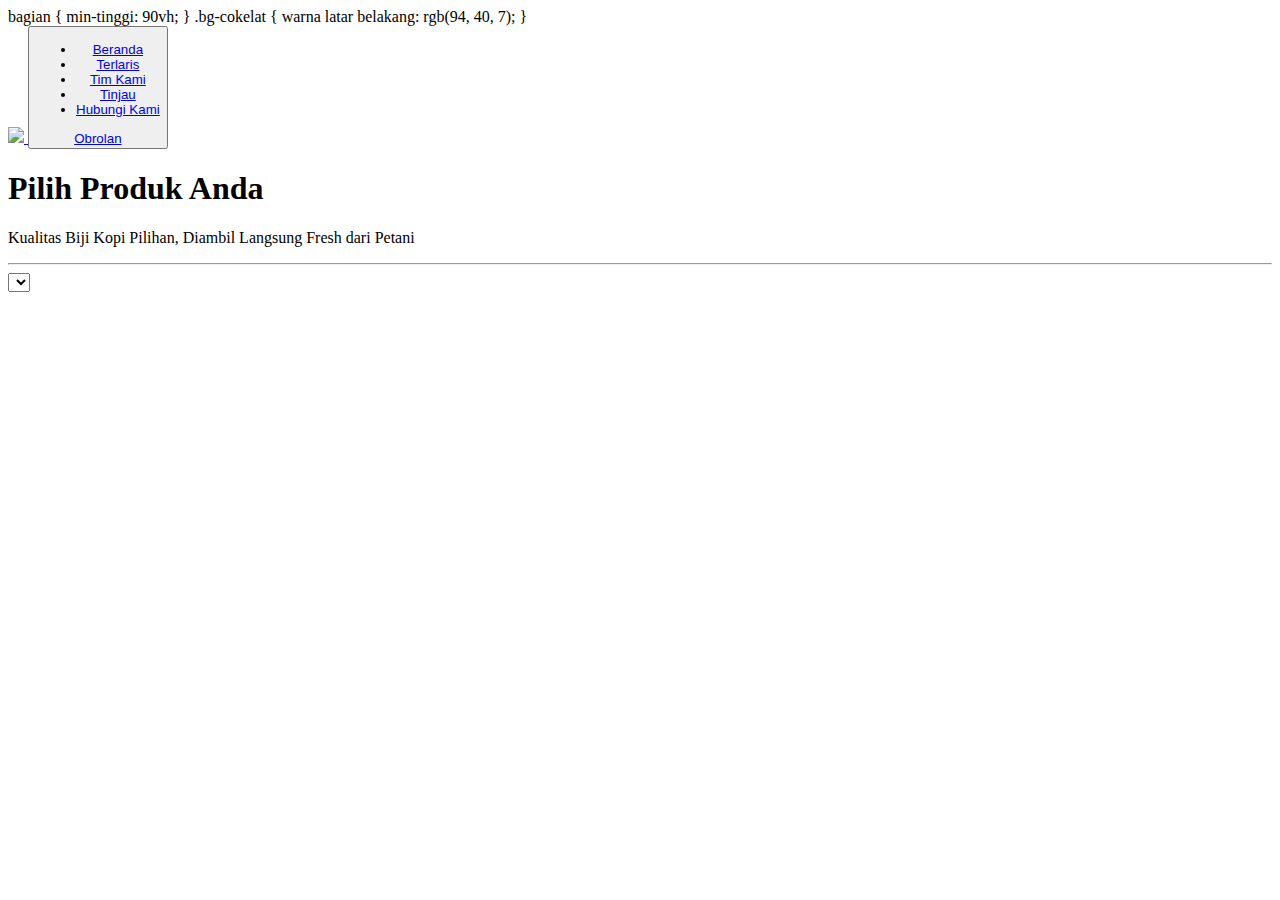
==== index.html @ c2ef32a3 "Add files via upload" ====
<!DOCTYPE html>
<htmllang="id">

<kepala>
    <meta charset="UTF-8">
    <meta http-equiv="Kompatibel dengan X-UA" content="IE=edge">
    <meta name="viewport" content="width=device-width, initial-scale=1.0">
    <link rel="ikon pintasan" href="images/favicon/favicon.ico" type="image/x-icon">
    <title>Produk</title>
    <link rel="ikon pintasan" href="images/favicon.ico" type="image/x-icon">
    <tautan rel="stylesheet" href="vendor/bootstrap/bootstrap.min.css">
    <tautan rel="stylesheet" href="vendor/bootstrap/bootstrap-icons.css">
    <script src="vendor/bootstrap/bootstrap.bundle.min.js"></script>
    <tautan rel="stylesheet" href="https://rikikurnia.com/block/vendor/rikiblock/css/riki_block.css">
    <gaya>
        bagian {
            min-tinggi: 90vh;
        }

        .bg-cokelat {
            warna latar belakang: rgb(94, 40, 7);
        }
    </ gaya>
    <script src="js/jquery-3.6.3.min.js"></script>
</kepala>

<tubuh>
    <!-- Tulis Kode Bootstrap Di Bawah Sini -->

    <nav class="navbar navbar-expand-lg bg-sukses navbar-dark w-100 fixed-top">
        <div class="container-fluid">
            <a class="navbar-brand" href="#">
                <img class="logo" src="gambar/logo/logo_kuy.png" height="40">
            </a>
            <button class="navbar-toggler" type="button" data-bs-toggle="runtuh"
                data-bs-target="#navbarSupportedContent" aria-controls="navbarSupportedContent" aria-expanded="false"
                aria-label="Beralih navigasi">
                <span class="navbar-toggler-icon"></span>
            </tombol>
            <div class="collapse navbar-collapse" id="navbarSupportedContent">
                <ul class="navbar-nav ms-otomatis saya-3 mb-2 mb-lg-0">
                    <li class="nav-item">
                        <a class="nav-link active" aria-current="page" href="index.html">Beranda</a>
                    </li>
                    <li class="nav-item">
                        <a class="nav-link" href="index.html#best-seller">Terlaris</a>
                    </li>
                    <li class="nav-item">
                        <a class="nav-link" href="index.html#our-team">Tim Kami</a>
                    </li>
                    <li class="nav-item">
                        <a class="nav-link" href="index.html#review">Tinjau</a>
                    </li>
                    <li class="nav-item">
                        <a class="nav-link" href="index.html#contact-us">Hubungi Kami</a>
                    </li>
                </ul>
                <a class="btn btn-outline-light" href="https://wa.me/6281290465034" target="_blank">Obrolan <i
                        class="bi bi-whatsapp"></i></a>

            </div>
        </div>
    </nav>


    <section class="produk mt-5 pt-5 text-center">
        <div class="wadah">
            <h1 id="judul">Pilih Produk Anda</h1>
            <p>Kualitas Biji Kopi Pilihan, Diambil Langsung Fresh dari Petani</p>
            <hr class="border border-sukses border-3 opacity-75">

            <div class="form-floating col-md-4 m-auto">
                <select class="form-select" id="select_kopi">
                    <opsi yang dipilih dinonaktifkan>-</opsi>
                    <opsi nilai="arabika">Arabika</option>
                    <nilai opsi="robusta">Robusta</option>
                </pilih>
                <label for="select_kopi">Pilih Jenis Kopi</label>
            </div>

            <div id="baris_produk" class="baris baris-cols-1 baris-cols-sm-2 baris-cols-md-3 baris-cols-lg-4 my-4">

                <div class="col mb-4">
                    <div class="kartu">
                        <img src="images/produk/product_capuchino.jpg" class="card-img-top" alt="...">
                        <div class="card-body">
                            <h5 class="card-title">Cappuccino</h5>
                            <div class="row keterangan my-4">
                                <div class="col">
                                    100 Gram
                                </div>
                                <div class="col">
                                    24.000
                                </div>
                            </div>
                            <a href="#" class="btn btn-success w-100">Beli</a>
                        </div>
                    </div>
                </div>

            </div>



        </div>
    </bagian>

    <footer class="bg-sukses py-4">
        <div class="wadah">
            <div class="row align-items-center">
                <div class="col-md-8">
                    <ul kelas="nav">
                        <li class="nav-item">
                            <a class="nav-link link-light active" aria-current="page" href="index.html">Beranda</a>
                        </li>
                        <li class="nav-item">
                            <a class="nav-link link-light" href="index.html#best-seller">Terlaris</a>
                        </li>
                        <li class="nav-item">
                            <a class="nav-link link-light" href="index.html#our-team">Tim Kami</a>
                        </li>
                        <li class="nav-item">
                            <a class="nav-link link-light" href="index.html#review">Tinjau</a>
                        </li>
                        <li class="nav-item">
                            <a class="nav-link link-light" href="index.html#contact-us">Hubungi Kami</a>
                        </li>
                    </ul>
                </div>
                <div class="col-md-4 text-light text-end">
                    Hak Cipta Kopi Kuy 2023
                </div>
            </div>
        </div>
    </ footer>

    <skrip>
        /* Tulis Javascript Di bawah Sini*/
        var sumber = "https://rikikurnia.com/prakerja/api/kopi"
        var sumber2 = "data.json"

        select_kopi.onchange = function(){
            var yang dipilih = select_kopi.value
            console.log(dipilih)

            var templat = ""

            $.getJSON(sumber).then(fungsi (data) {
                var data_kopi = data[dipilih]
                console.log(data_kopi)

                data_kopi.forEach(item => {
                    templat += `<div class="col mb-4">
                        <div class="kartu">
                            <img src="${item.foto}" class="card-img-top" alt="...">
                            <div class="card-body">
                                <h5 class="card-title">${item.nama}</h5>
                                <div class="row keterangan my-4">
                                    <div class="col">
                                        ${item.size}
                                    </div>
                                    <div class="col">
                                        ${item.harga}
                                    </div>
                                </div>
                                <a href="${item.link}" class="btn btn-success w-100">Beli</a>
                            </div>
                        </div>
                    </div>`
                })

                baris_produk.innerHTML = template

            })
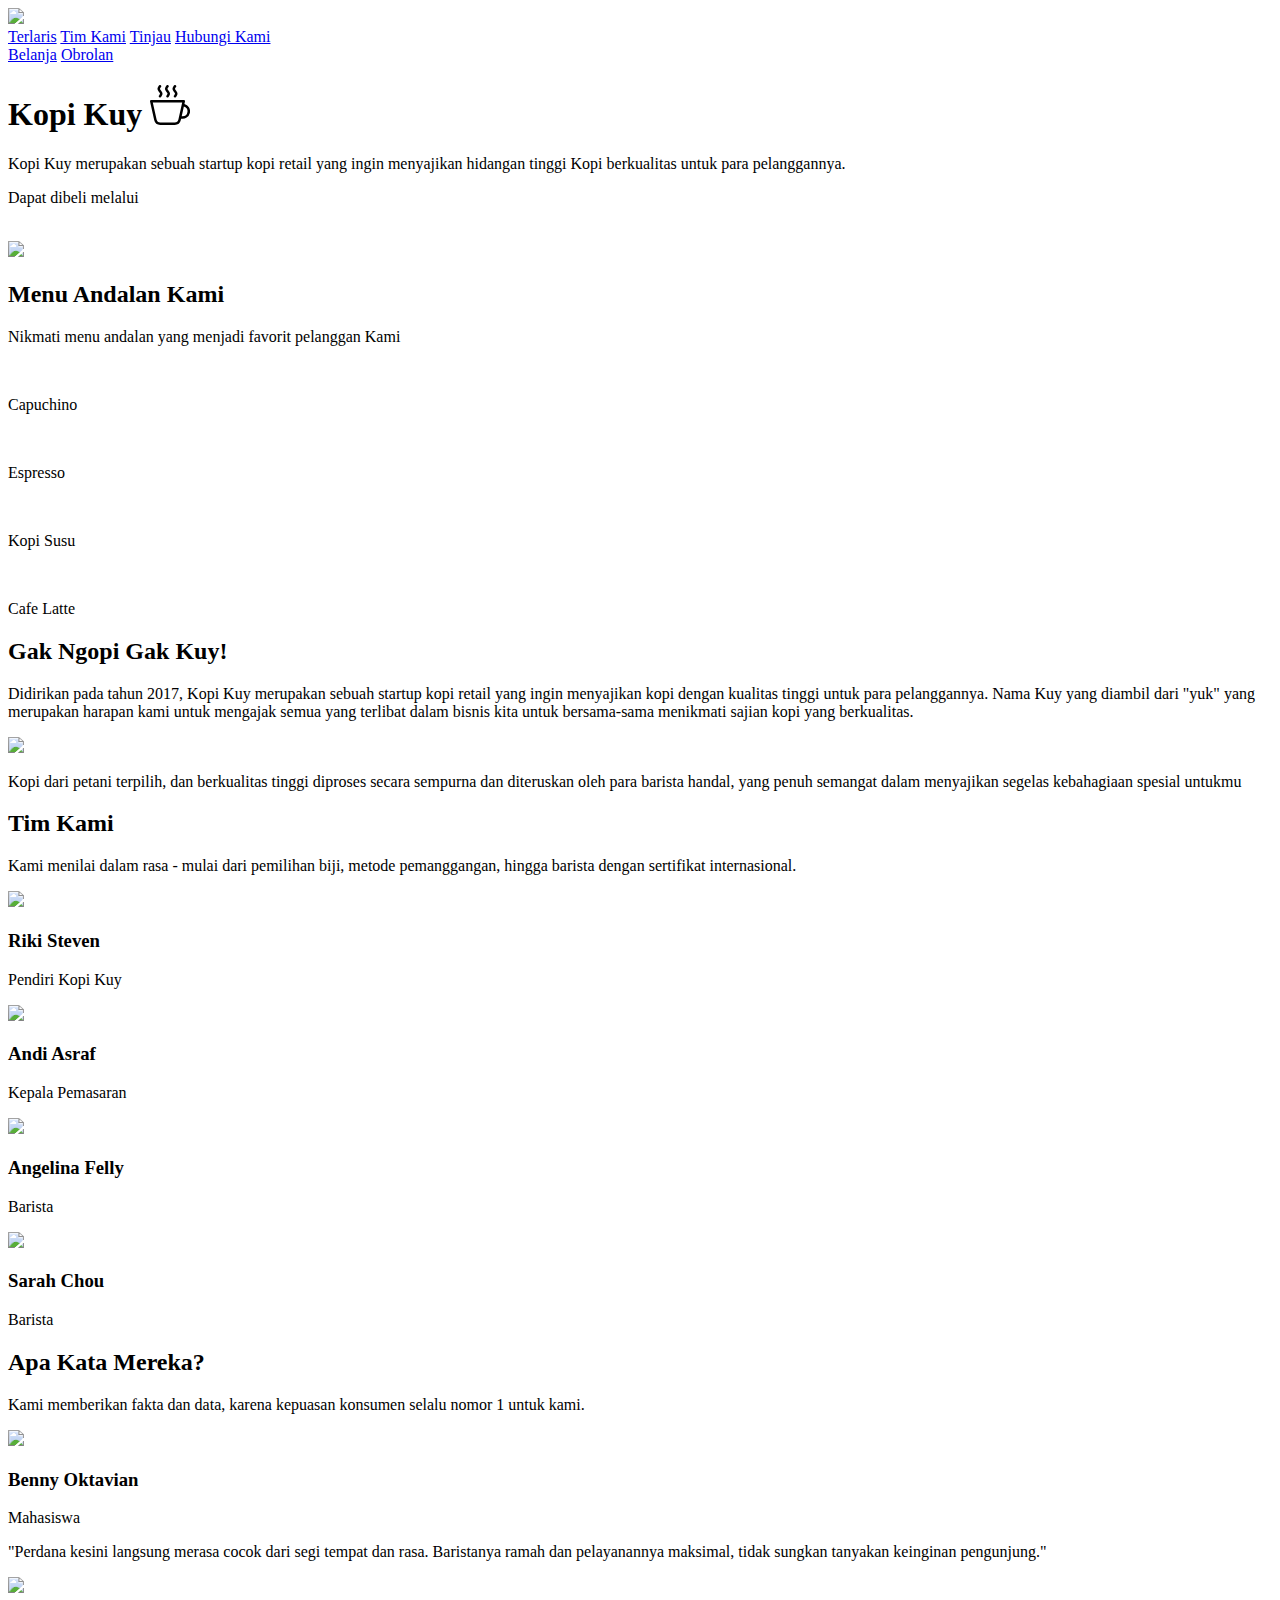
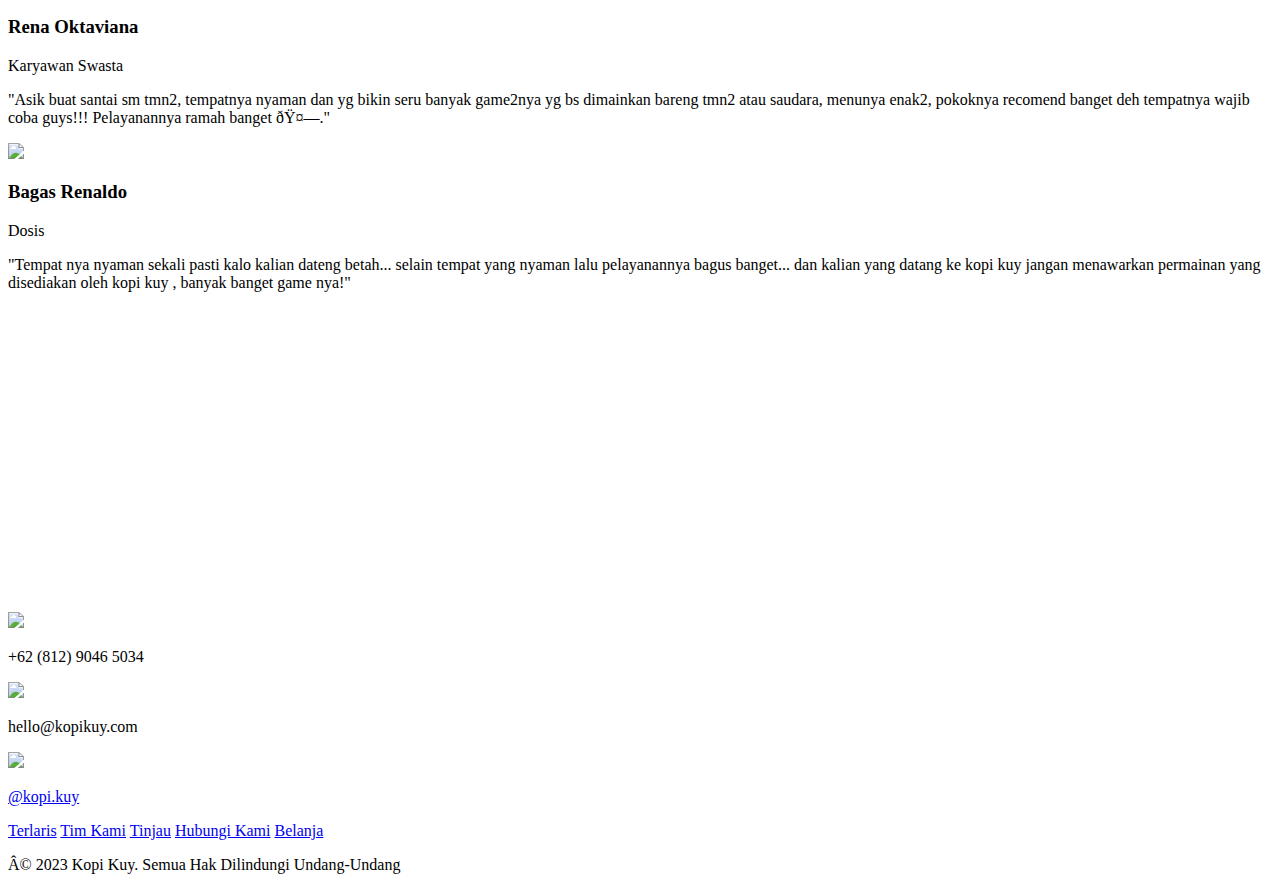
==== commit 0b0c91d8: "Update index.html" ====
--- a/index.html
+++ b/index.html
@@ -5,171 +5,200 @@
     <meta charset="UTF-8">
     <meta http-equiv="Kompatibel dengan X-UA" content="IE=edge">
     <meta name="viewport" content="width=device-width, initial-scale=1.0">
-    <link rel="ikon pintasan" href="images/favicon/favicon.ico" type="image/x-icon">
-    <title>Produk</title>
     <link rel="ikon pintasan" href="images/favicon.ico" type="image/x-icon">
-    <tautan rel="stylesheet" href="vendor/bootstrap/bootstrap.min.css">
-    <tautan rel="stylesheet" href="vendor/bootstrap/bootstrap-icons.css">
-    <script src="vendor/bootstrap/bootstrap.bundle.min.js"></script>
-    <tautan rel="stylesheet" href="https://rikikurnia.com/block/vendor/rikiblock/css/riki_block.css">
-    <gaya>
-        bagian {
-            min-tinggi: 90vh;
-        }
-
-        .bg-cokelat {
-            warna latar belakang: rgb(94, 40, 7);
-        }
-    </ gaya>
-    <script src="js/jquery-3.6.3.min.js"></script>
+    <title>Situs Web Kopi Kuy</title>
+    <tautan rel="stylesheet" href="css/style.css">
 </kepala>
 
 <tubuh>
-    <!-- Tulis Kode Bootstrap Di Bawah Sini -->
-
-    <nav class="navbar navbar-expand-lg bg-sukses navbar-dark w-100 fixed-top">
-        <div class="container-fluid">
-            <a class="navbar-brand" href="#">
-                <img class="logo" src="gambar/logo/logo_kuy.png" height="40">
-            </a>
-            <button class="navbar-toggler" type="button" data-bs-toggle="runtuh"
-                data-bs-target="#navbarSupportedContent" aria-controls="navbarSupportedContent" aria-expanded="false"
-                aria-label="Beralih navigasi">
-                <span class="navbar-toggler-icon"></span>
-            </tombol>
-            <div class="collapse navbar-collapse" id="navbarSupportedContent">
-                <ul class="navbar-nav ms-otomatis saya-3 mb-2 mb-lg-0">
-                    <li class="nav-item">
-                        <a class="nav-link active" aria-current="page" href="index.html">Beranda</a>
-                    </li>
-                    <li class="nav-item">
-                        <a class="nav-link" href="index.html#best-seller">Terlaris</a>
-                    </li>
-                    <li class="nav-item">
-                        <a class="nav-link" href="index.html#our-team">Tim Kami</a>
-                    </li>
-                    <li class="nav-item">
-                        <a class="nav-link" href="index.html#review">Tinjau</a>
-                    </li>
-                    <li class="nav-item">
-                        <a class="nav-link" href="index.html#contact-us">Hubungi Kami</a>
-                    </li>
-                </ul>
-                <a class="btn btn-outline-light" href="https://wa.me/6281290465034" target="_blank">Obrolan <i
-                        class="bi bi-whatsapp"></i></a>
-
-            </div>
+    <nav>
+        <div class="baris">
+            <img class="logo" src="gambar/logo/logo_kuy.png">
+            <div class="navigasi">
+                <a href="#best-seller">Terlaris</a>
+                <a href="#our-team">Tim Kami</a>
+                <a href="#review">Tinjau</a>
+                <a href="#contact-us">Hubungi Kami</a>
+            </div>
+            <a class="shop" href="produk.html">Belanja</a>
+            <a class="chat" href="https://wa.me/6281290465033" target="_blank">Obrolan</a>
         </div>
     </nav>
 
-
-    <section class="produk mt-5 pt-5 text-center">
-        <div class="wadah">
-            <h1 id="judul">Pilih Produk Anda</h1>
-            <p>Kualitas Biji Kopi Pilihan, Diambil Langsung Fresh dari Petani</p>
-            <hr class="border border-sukses border-3 opacity-75">
-
-            <div class="form-floating col-md-4 m-auto">
-                <select class="form-select" id="select_kopi">
-                    <opsi yang dipilih dinonaktifkan>-</opsi>
-                    <opsi nilai="arabika">Arabika</option>
-                    <nilai opsi="robusta">Robusta</option>
-                </pilih>
-                <label for="select_kopi">Pilih Jenis Kopi</label>
-            </div>
-
-            <div id="baris_produk" class="baris baris-cols-1 baris-cols-sm-2 baris-cols-md-3 baris-cols-lg-4 my-4">
-
-                <div class="col mb-4">
-                    <div class="kartu">
-                        <img src="images/produk/product_capuchino.jpg" class="card-img-top" alt="...">
-                        <div class="card-body">
-                            <h5 class="card-title">Cappuccino</h5>
-                            <div class="row keterangan my-4">
-                                <div class="col">
-                                    100 Gram
-                                </div>
-                                <div class="col">
-                                    24.000
-                                </div>
-                            </div>
-                            <a href="#" class="btn btn-success w-100">Beli</a>
-                        </div>
+    <tajuk>
+        <div class="baris">
+            <div class="col-kiri">
+                <h1 class="judul-header">Kopi Kuy <img src="images/icon/icon_kopi.svg"></h1>
+
+                <p class="subjudul-header">Kopi Kuy merupakan sebuah startup kopi retail yang ingin menyajikan hidangan tinggi
+                    Kopi berkualitas untuk para pelanggannya.</p>
+                <p class="dapat-dibeli">Dapat dibeli melalui</p>
+
+                <div class="olshop">
+                    <img src="gambar/logo/logo_bukalapak.png" alt="">
+                    <img src="gambar/logo/logo_tokopedia.png" alt="">
+                    <img src="gambar/logo/logo_shopee.png" alt="">
+                </div>
+            </div>
+
+            <img class="col-kanan" src="gambar/header/header1.png">
+        </div>
+    </header>
+
+    <section id="terlaris" class="terlaris">
+        <h2 class="judul-best-seller">Menu Andalan Kami</h2>
+        <p class="subjudul-best-seller">Nikmati menu andalan yang menjadi favorit pelanggan Kami</p>
+
+        <div class="baris">
+            <div class="col-produk">
+                <img src="gambar/produk/produk_capuchino.jpg" alt="">
+                <p class="nama-produk">Capuchino</p>
+            </div>
+            <div class="col-produk">
+                <img src="gambar/produk/produk_espresso.jpg" alt="">
+                <p class="nama-produk">Espresso</p>
+            </div>
+            <div class="col-produk">
+                <img src="gambar/produk/produk_kopi_susu.jpg" alt="">
+                <p class="nama-produk">Kopi Susu</p>
+            </div>
+            <div class="col-produk">
+                <img src="gambar/produk/produk_latte.jpg" alt="">
+                <p class="nama-produk">Cafe Latte</p>
+            </div>
+        </div>
+    </bagian>
+
+    <bagian id="tentang-kami" class="tentang-kami">
+        <h2 class="judul-about-us">Gak Ngopi Gak Kuy!</h2>
+        <p class="tentang-tentang-kita">
+            Didirikan pada tahun 2017, Kopi Kuy merupakan sebuah startup kopi retail yang ingin menyajikan kopi
+            dengan kualitas tinggi
+            untuk para pelanggannya. Nama Kuy yang diambil dari "yuk" yang merupakan harapan kami untuk
+            mengajak semua yang terlibat dalam bisnis kita untuk bersama-sama menikmati sajian kopi yang
+            berkualitas.
+        </p>
+        <img src="gambar/aset_kopi_jumbo.png">
+        <p class="penjelasan-tentang-kita">
+            Kopi dari petani terpilih, dan berkualitas tinggi diproses secara sempurna dan diteruskan
+            oleh para barista handal,
+            yang penuh semangat dalam menyajikan segelas kebahagiaan spesial untukmu
+        </p>
+    </bagian>
+
+    <section class="tim-kami" id="tim-kami">
+        <h2 class="judul-team">Tim Kami</h2>
+        <p class="subjudul-team">Kami menilai dalam rasa - mulai dari pemilihan biji, metode pemanggangan,
+            hingga barista dengan sertifikat internasional. </p>
+
+        <div class="baris">
+            <div class="col-team">
+                <img src="gambar/tim/tim1.jpg">
+                <h3>Riki Steven</h3>
+                <p>Pendiri Kopi Kuy</p>
+            </div>
+            <div class="col-team">
+                <img src="gambar/tim/tim2.jpg">
+                <h3>Andi Asraf</h3>
+                <p>Kepala Pemasaran</p>
+            </div>
+
+            <div class="col-team">
+                <img src="gambar/tim/tim3.jpg">
+                <h3>Angelina Felly</h3>
+                <p>Barista</p>
+            </div>
+
+            <div class="col-team">
+                <img src="gambar/tim/tim4.jpg">
+                <h3>Sarah Chou</h3>
+                <p>Barista</p>
+            </div>
+        </div>
+    </bagian>
+
+    <bagian id="review" class="review">
+        <h2 class="judul-review">Apa Kata Mereka?</h2>
+
+        <p class="subjudul-review">Kami memberikan fakta dan data, karena kepuasan konsumen selalu nomor 1 untuk kami.</p>
+
+        <div class="baris">
+            <div class="col-review">
+                <div class="profil">
+                    <img src="gambar/pelanggan/pelanggan1.jpg">
+                    <div class="nama-profil">
+                        <h3>Benny Oktavian</h3>
+                        <p>Mahasiswa</p>
                     </div>
                 </div>
-
-            </div>
-
-
-
-        </div>
-    </bagian>
-
-    <footer class="bg-sukses py-4">
-        <div class="wadah">
-            <div class="row align-items-center">
-                <div class="col-md-8">
-                    <ul kelas="nav">
-                        <li class="nav-item">
-                            <a class="nav-link link-light active" aria-current="page" href="index.html">Beranda</a>
-                        </li>
-                        <li class="nav-item">
-                            <a class="nav-link link-light" href="index.html#best-seller">Terlaris</a>
-                        </li>
-                        <li class="nav-item">
-                            <a class="nav-link link-light" href="index.html#our-team">Tim Kami</a>
-                        </li>
-                        <li class="nav-item">
-                            <a class="nav-link link-light" href="index.html#review">Tinjau</a>
-                        </li>
-                        <li class="nav-item">
-                            <a class="nav-link link-light" href="index.html#contact-us">Hubungi Kami</a>
-                        </li>
-                    </ul>
-                </div>
-                <div class="col-md-4 text-light text-end">
-                    Hak Cipta Kopi Kuy 2023
-                </div>
-            </div>
+                <p class="testimoni">"Perdana kesini langsung merasa cocok dari segi tempat dan rasa. Baristanya ramah
+                    dan pelayanannya maksimal, tidak sungkan tanyakan keinginan pengunjung."</p>
+            </div>
+            <div class="col-review">
+                <div class="profil">
+                    <img src="gambar/pelanggan/pelanggan2.jpg">
+                    <div class="nama-profil">
+                        <h3>Rena Oktaviana</h3>
+                        <p>Karyawan Swasta</p>
+                    </div>
+                </div>
+                <p class="testimoni">"Asik buat santai sm tmn2, tempatnya nyaman dan yg bikin seru banyak game2nya yg bs
+                    dimainkan bareng tmn2 atau saudara, menunya enak2, pokoknya recomend banget deh
+                    tempatnya wajib coba guys!!! Pelayanannya ramah banget ðŸ¤—."</p>
+            </div>
+            <div class="col-review">
+                <div class="profil">
+                    <img src="gambar/pelanggan/pelanggan3.jpg">
+                    <div class="nama-profil">
+                        <h3>Bagas Renaldo</h3>
+                        <p>Dosis</p>
+                    </div>
+                </div>
+                <p class="testimoni">"Tempat nya nyaman sekali pasti kalo kalian dateng betah... selain tempat yang
+                    nyaman lalu pelayanannya bagus banget... dan kalian yang datang ke kopi kuy jangan
+                    menawarkan permainan yang disediakan oleh kopi kuy , banyak banget game nya!"</p>
+            </div>
+        </div>
+    </bagian>
+
+    <section class="hubungi-kami" id="hubungi-kami">
+        <iframe
+            src="https://www.google.com/maps/embed?pb=!1m14!1m8!1m3!1d7932.741866032694!2d106.668581!3d-6.214715!3m2!1i1024!2i768!4f13.1!3m3! 1m2!1s0x2e69f9912c7f297b%3A0xe5a3a671dae861ab!2sKopi%20kuy!5e0!3m2!1sid!2sid!4v1680617229460!5m2!1sid!2sid"
+            width="100%" height="300" style="border:0;" allowfullscreen="" memuat="malas"
+            referrerpolicy="no-referrer-when-downgrade"></iframe>
+        <div class="baris">
+            <div class="col-kontak">
+                <img src="gambar/icon/icon_phone.png">
+                <p>+62 (812) 9046 5034</p>
+            </div>
+            <div class="col-kontak">
+                <img src="gambar/icon/icon_mail.png">
+                <p>hello@kopikuy.com</p>
+            </div>
+            <div class="col-kontak">
+                <img src="gambar/icon/icon_instagram.png">
+                <a href="https://instagram.com" role="button">
+                    <p>@kopi.kuy</p>
+                </a>
+            </div>
+        </div>
+    </bagian>
+
+    <footer>
+        <div class="baris">
+            <div class="navigasi">
+                <a href="#best-seller">Terlaris</a>
+                <a href="#our-team">Tim Kami</a>
+                <a href="#review">Tinjau</a>
+                <a href="#contact-us">Hubungi Kami</a>
+                <a href="produk.html">Belanja</a>
+            </div>
+            <p class="copyright">Â© 2023 Kopi Kuy. Semua Hak Dilindungi Undang-Undang</p>
         </div>
     </ footer>
 
-    <skrip>
-        /* Tulis Javascript Di bawah Sini*/
-        var sumber = "https://rikikurnia.com/prakerja/api/kopi"
-        var sumber2 = "data.json"
-
-        select_kopi.onchange = function(){
-            var yang dipilih = select_kopi.value
-            console.log(dipilih)
-
-            var templat = ""
-
-            $.getJSON(sumber).then(fungsi (data) {
-                var data_kopi = data[dipilih]
-                console.log(data_kopi)
-
-                data_kopi.forEach(item => {
-                    templat += `<div class="col mb-4">
-                        <div class="kartu">
-                            <img src="${item.foto}" class="card-img-top" alt="...">
-                            <div class="card-body">
-                                <h5 class="card-title">${item.nama}</h5>
-                                <div class="row keterangan my-4">
-                                    <div class="col">
-                                        ${item.size}
-                                    </div>
-                                    <div class="col">
-                                        ${item.harga}
-                                    </div>
-                                </div>
-                                <a href="${item.link}" class="btn btn-success w-100">Beli</a>
-                            </div>
-                        </div>
-                    </div>`
-                })
-
-                baris_produk.innerHTML = template
-
-            })
-    +
+
+</tubuh>
+
+    </html>
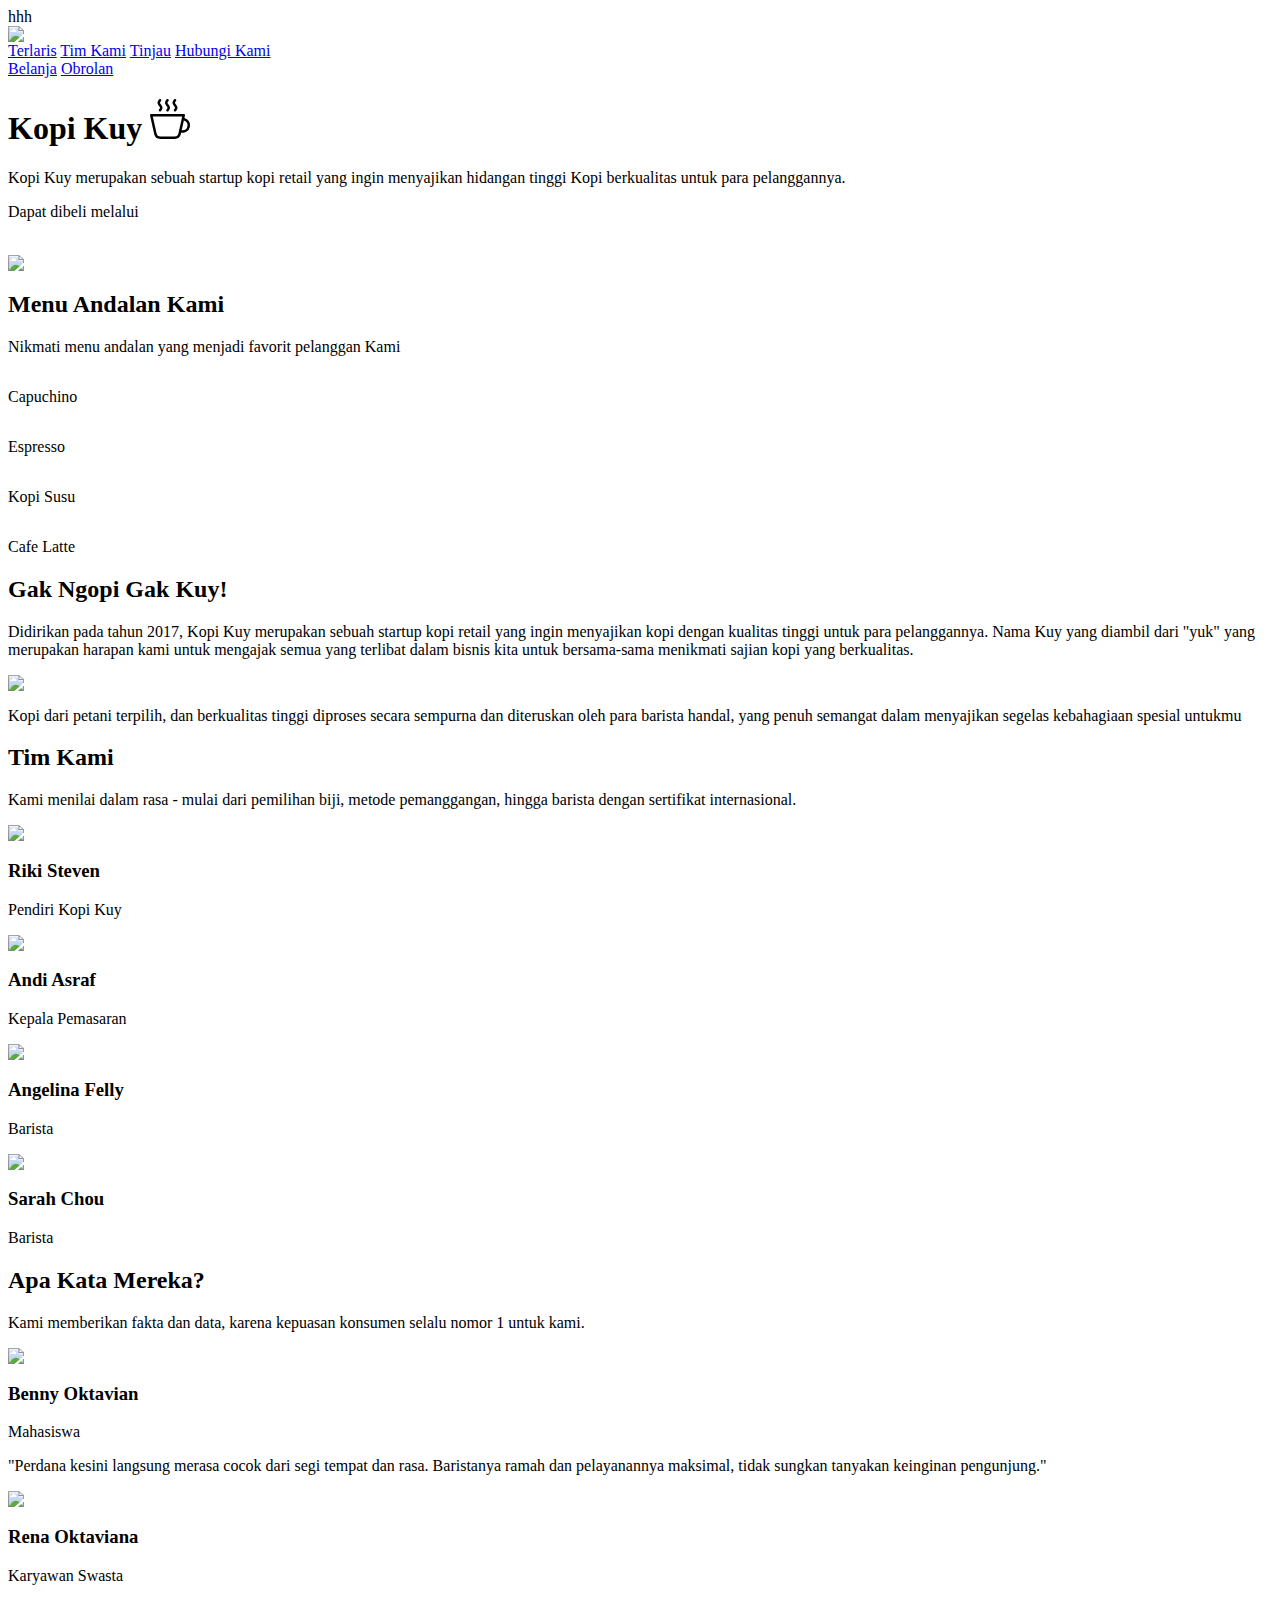
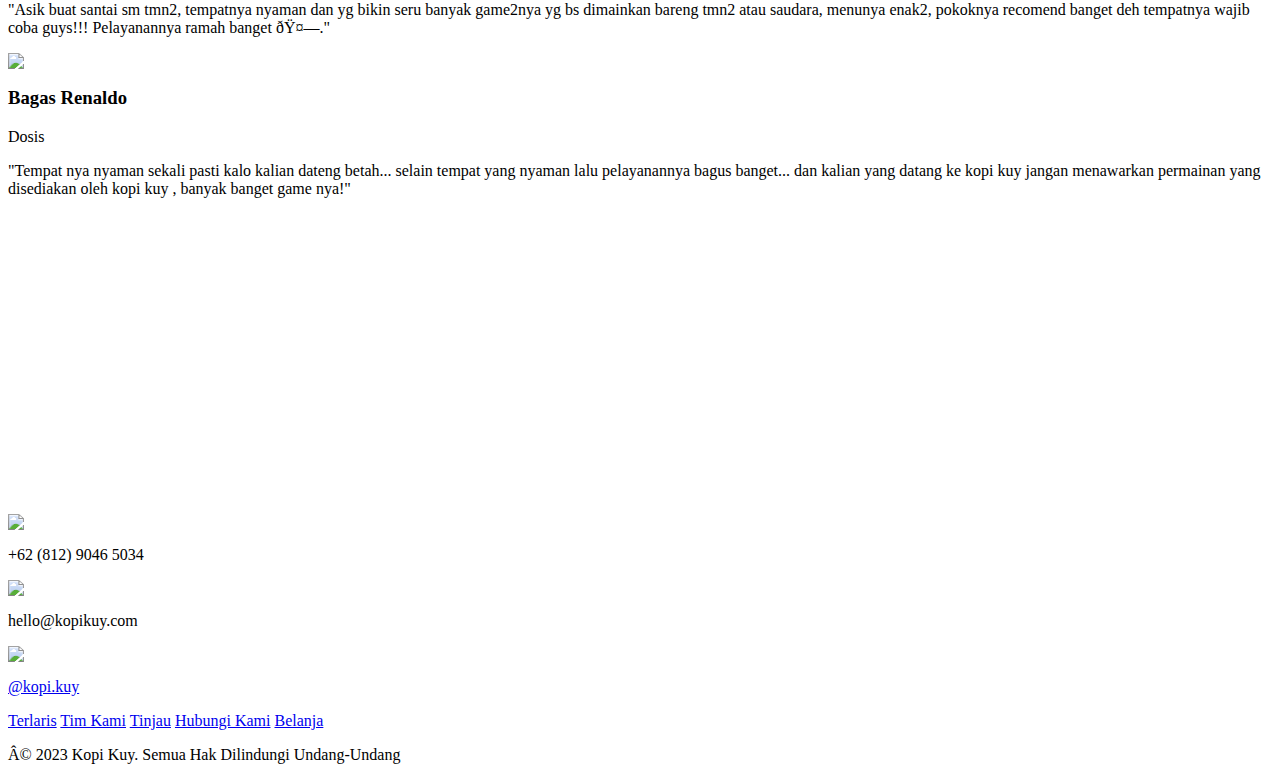
==== commit 7a51b23f: "Update index.html" ====
--- a/index.html
+++ b/index.html
@@ -1,4 +1,4 @@
-<!DOCTYPE html>
+hhh<!DOCTYPE html>
 <htmllang="id">
 
 <kepala>
@@ -201,4 +201,4 @@
 
 </tubuh>
 
-    </html>
+</html>
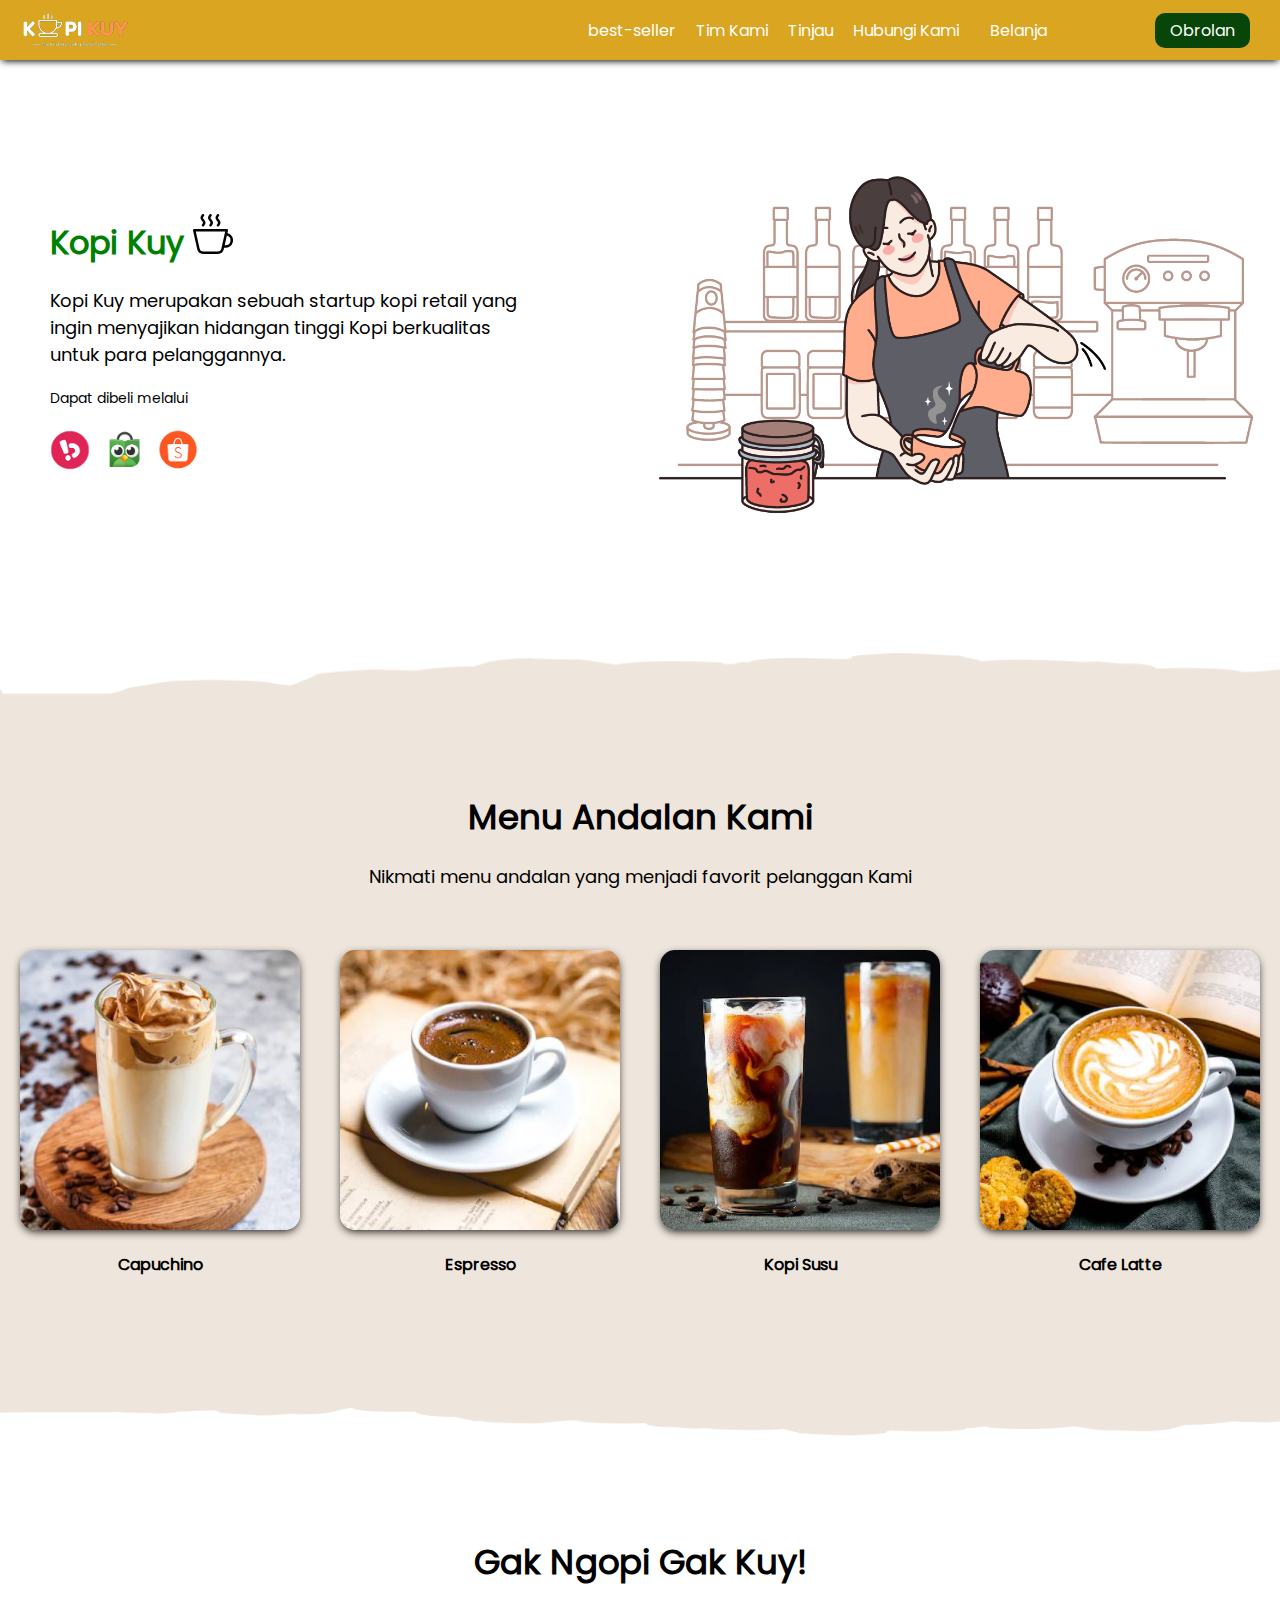
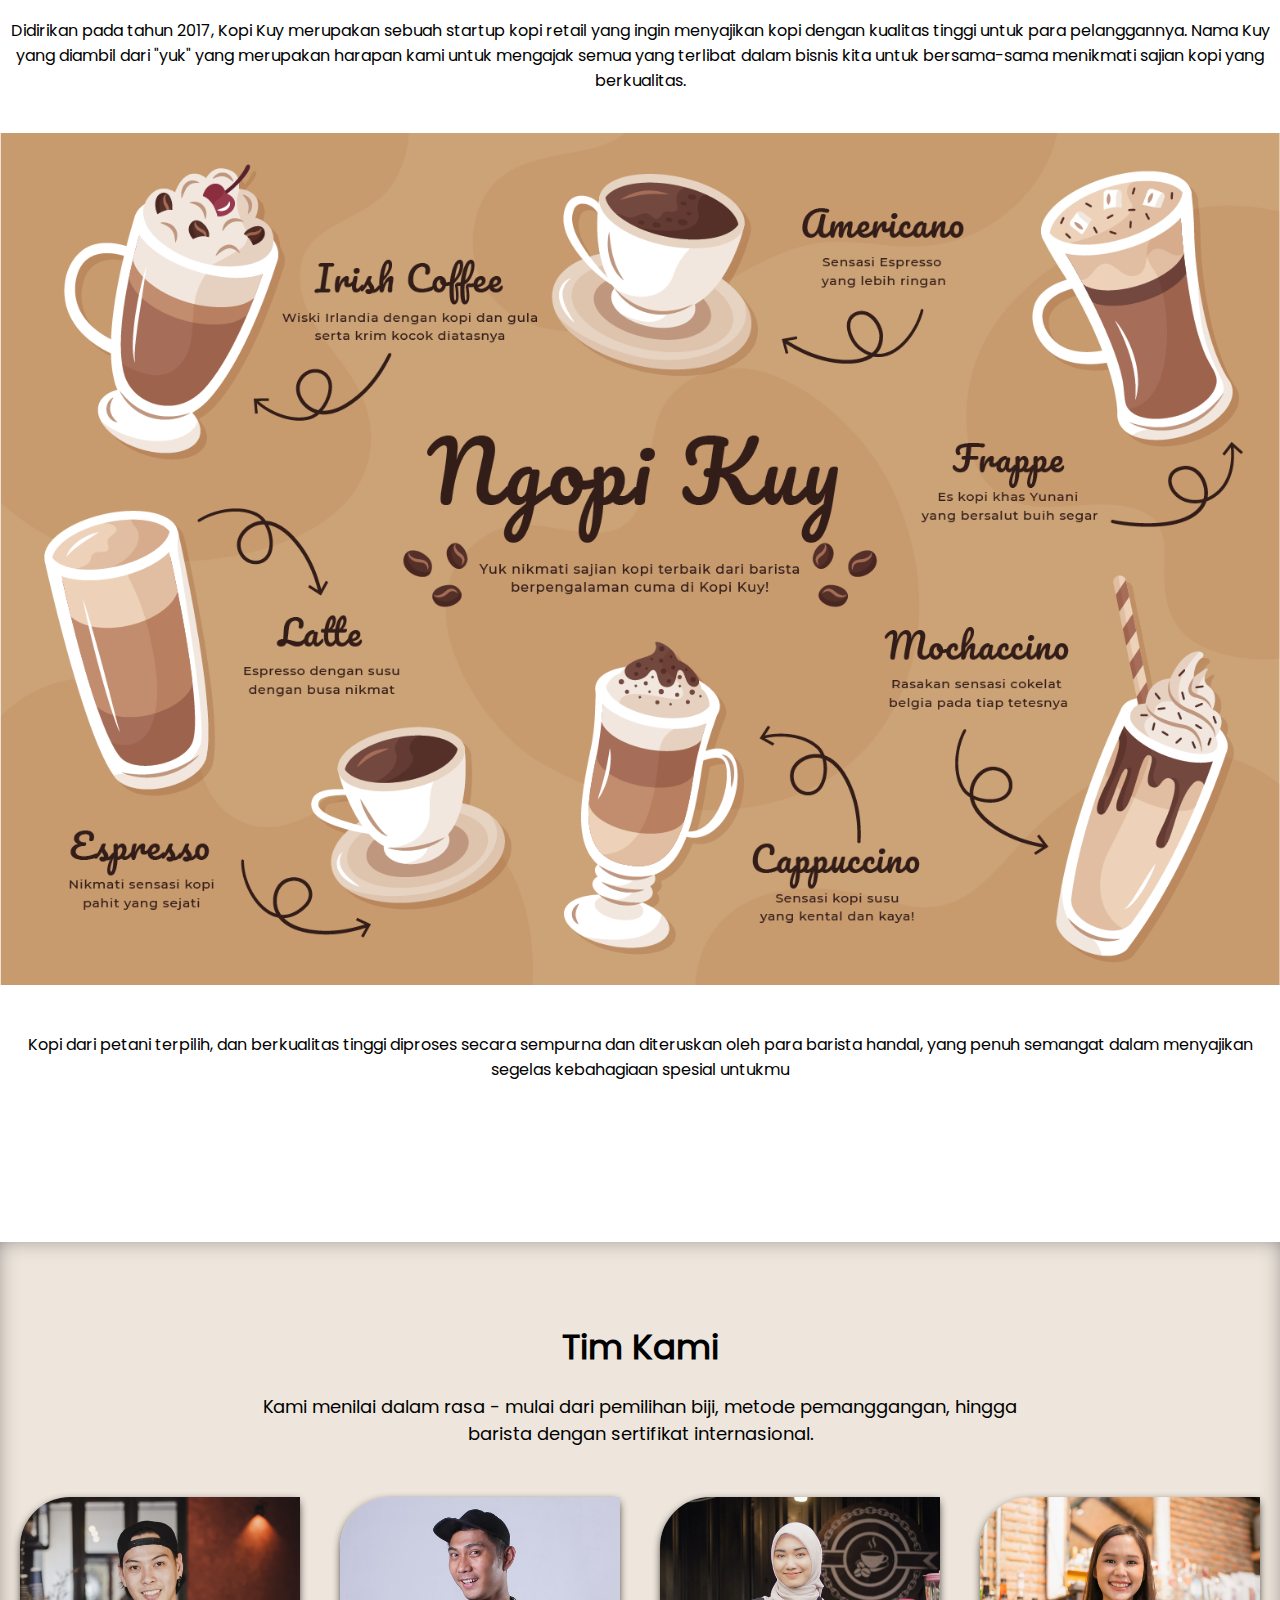
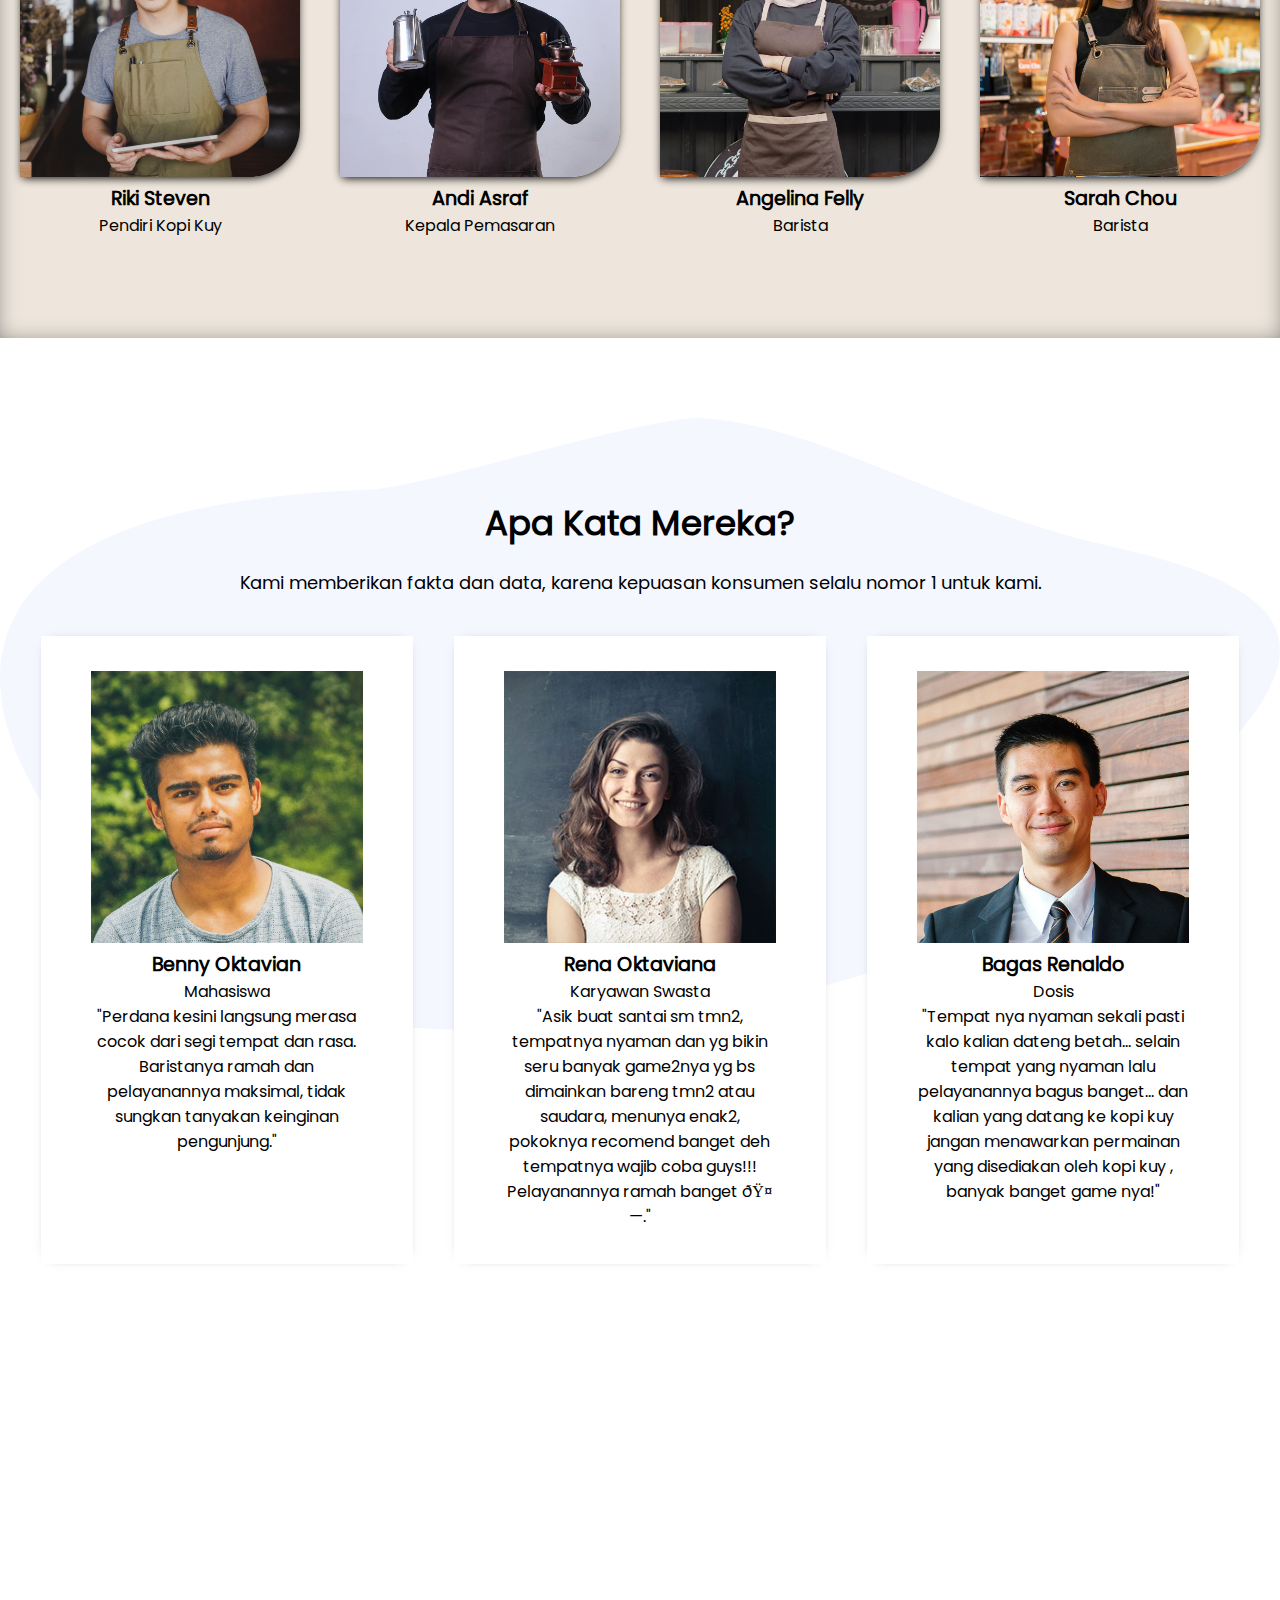
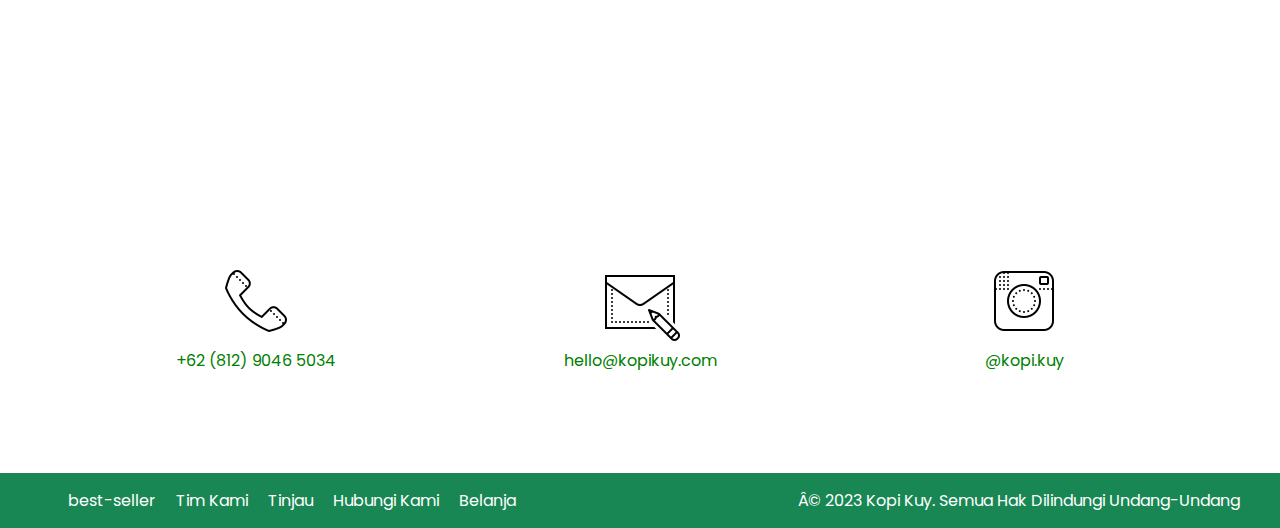
==== commit 79dcba00: "Update index.html" ====
--- a/index.html
+++ b/index.html
@@ -1,21 +1,21 @@
-hhh<!DOCTYPE html>
-<htmllang="id">
-
-<kepala>
+<!DOCTYPE html>
+<html lang="id">
+
+<head>
     <meta charset="UTF-8">
-    <meta http-equiv="Kompatibel dengan X-UA" content="IE=edge">
+    <meta http-equiv="X-UA-Compatible" content="IE=edge">
     <meta name="viewport" content="width=device-width, initial-scale=1.0">
-    <link rel="ikon pintasan" href="images/favicon.ico" type="image/x-icon">
-    <title>Situs Web Kopi Kuy</title>
-    <tautan rel="stylesheet" href="css/style.css">
-</kepala>
-
-<tubuh>
+    <link rel="shortcut icon" href="images/favicon.ico" type="image/x-icon">
+    <title>Website Kopi Kuy</title>
+    <link rel="stylesheet" href="css/style.css">
+</head>
+
+<body>
     <nav>
         <div class="baris">
-            <img class="logo" src="gambar/logo/logo_kuy.png">
+            <img class="logo" src="images/logo/logo_kuy.png">
             <div class="navigasi">
-                <a href="#best-seller">Terlaris</a>
+                <a href="#best-seller">best-seller</a>
                 <a href="#our-team">Tim Kami</a>
                 <a href="#review">Tinjau</a>
                 <a href="#contact-us">Hubungi Kami</a>
@@ -25,7 +25,7 @@
         </div>
     </nav>
 
-    <tajuk>
+    <header>
         <div class="baris">
             <div class="col-kiri">
                 <h1 class="judul-header">Kopi Kuy <img src="images/icon/icon_kopi.svg"></h1>
@@ -35,89 +35,89 @@
                 <p class="dapat-dibeli">Dapat dibeli melalui</p>
 
                 <div class="olshop">
-                    <img src="gambar/logo/logo_bukalapak.png" alt="">
-                    <img src="gambar/logo/logo_tokopedia.png" alt="">
-                    <img src="gambar/logo/logo_shopee.png" alt="">
-                </div>
-            </div>
-
-            <img class="col-kanan" src="gambar/header/header1.png">
+                    <img src="images/logo/logo_bukalapak.png" alt="">
+                    <img src="images/logo/logo_tokopedia.png" alt="">
+                    <img src="images/logo/logo_shopee.png" alt="">
+                </div>
+            </div>
+
+            <img class="col-kanan" src="images/header/header1.png">
         </div>
     </header>
 
-    <section id="terlaris" class="terlaris">
+    <section id="best-seller" class="best-seller">
         <h2 class="judul-best-seller">Menu Andalan Kami</h2>
         <p class="subjudul-best-seller">Nikmati menu andalan yang menjadi favorit pelanggan Kami</p>
 
         <div class="baris">
             <div class="col-produk">
-                <img src="gambar/produk/produk_capuchino.jpg" alt="">
+                <img src="images/produk/product_capuchino.jpg" alt="">
                 <p class="nama-produk">Capuchino</p>
             </div>
             <div class="col-produk">
-                <img src="gambar/produk/produk_espresso.jpg" alt="">
+                <img src="images/produk/product_espresso.jpg" alt="">
                 <p class="nama-produk">Espresso</p>
             </div>
             <div class="col-produk">
-                <img src="gambar/produk/produk_kopi_susu.jpg" alt="">
+                <img src="images/produk/product_kopi_susu.jpg" alt="">
                 <p class="nama-produk">Kopi Susu</p>
             </div>
             <div class="col-produk">
-                <img src="gambar/produk/produk_latte.jpg" alt="">
+                <img src="images/produk/product_latte.jpg" alt="">
                 <p class="nama-produk">Cafe Latte</p>
             </div>
         </div>
-    </bagian>
-
-    <bagian id="tentang-kami" class="tentang-kami">
+    </section>
+
+    <section id="tentang-kami" class="tentang-kami">
         <h2 class="judul-about-us">Gak Ngopi Gak Kuy!</h2>
-        <p class="tentang-tentang-kita">
+        <p class="tentang-about-us">
             Didirikan pada tahun 2017, Kopi Kuy merupakan sebuah startup kopi retail yang ingin menyajikan kopi
             dengan kualitas tinggi
             untuk para pelanggannya. Nama Kuy yang diambil dari "yuk" yang merupakan harapan kami untuk
             mengajak semua yang terlibat dalam bisnis kita untuk bersama-sama menikmati sajian kopi yang
             berkualitas.
         </p>
-        <img src="gambar/aset_kopi_jumbo.png">
-        <p class="penjelasan-tentang-kita">
+        <img src="images/aset_kopi_jumbo.png">
+        <p class="penjelasan-about-us">
             Kopi dari petani terpilih, dan berkualitas tinggi diproses secara sempurna dan diteruskan
             oleh para barista handal,
             yang penuh semangat dalam menyajikan segelas kebahagiaan spesial untukmu
         </p>
-    </bagian>
-
-    <section class="tim-kami" id="tim-kami">
+    </section>
+
+    <section class="our-team" id="our-team">
         <h2 class="judul-team">Tim Kami</h2>
         <p class="subjudul-team">Kami menilai dalam rasa - mulai dari pemilihan biji, metode pemanggangan,
             hingga barista dengan sertifikat internasional. </p>
 
         <div class="baris">
             <div class="col-team">
-                <img src="gambar/tim/tim1.jpg">
+                <img src="images/team/team1.jpg">
                 <h3>Riki Steven</h3>
                 <p>Pendiri Kopi Kuy</p>
             </div>
             <div class="col-team">
-                <img src="gambar/tim/tim2.jpg">
+                <img src="images/team/team2.jpg">
                 <h3>Andi Asraf</h3>
                 <p>Kepala Pemasaran</p>
             </div>
 
             <div class="col-team">
-                <img src="gambar/tim/tim3.jpg">
+                <img src="images/team/team3.jpg">
                 <h3>Angelina Felly</h3>
                 <p>Barista</p>
             </div>
 
             <div class="col-team">
-                <img src="gambar/tim/tim4.jpg">
+                <img src="images/team/team4.jpg">
                 <h3>Sarah Chou</h3>
                 <p>Barista</p>
             </div>
         </div>
-    </bagian>
-
-    <bagian id="review" class="review">
+    </section>
+
+    <section id="review" class="review">
         <h2 class="judul-review">Apa Kata Mereka?</h2>
 
         <p class="subjudul-review">Kami memberikan fakta dan data, karena kepuasan konsumen selalu nomor 1 untuk kami.</p>
@@ -125,7 +125,7 @@
         <div class="baris">
             <div class="col-review">
                 <div class="profil">
-                    <img src="gambar/pelanggan/pelanggan1.jpg">
+                    <img src="images/customer/customer1.jpg">
                     <div class="nama-profil">
                         <h3>Benny Oktavian</h3>
                         <p>Mahasiswa</p>
@@ -136,7 +136,7 @@
             </div>
             <div class="col-review">
                 <div class="profil">
-                    <img src="gambar/pelanggan/pelanggan2.jpg">
+                    <img src="images/customer/customer2.jpg">
                     <div class="nama-profil">
                         <h3>Rena Oktaviana</h3>
                         <p>Karyawan Swasta</p>
@@ -148,7 +148,7 @@
             </div>
             <div class="col-review">
                 <div class="profil">
-                    <img src="gambar/pelanggan/pelanggan3.jpg">
+                    <img src="images/customer/customer3.jpg">
                     <div class="nama-profil">
                         <h3>Bagas Renaldo</h3>
                         <p>Dosis</p>
@@ -159,35 +159,35 @@
                     menawarkan permainan yang disediakan oleh kopi kuy , banyak banget game nya!"</p>
             </div>
         </div>
-    </bagian>
-
-    <section class="hubungi-kami" id="hubungi-kami">
+    </section>
+
+    <section class="contact-us" id="contact-us">
         <iframe
             src="https://www.google.com/maps/embed?pb=!1m14!1m8!1m3!1d7932.741866032694!2d106.668581!3d-6.214715!3m2!1i1024!2i768!4f13.1!3m3! 1m2!1s0x2e69f9912c7f297b%3A0xe5a3a671dae861ab!2sKopi%20kuy!5e0!3m2!1sid!2sid!4v1680617229460!5m2!1sid!2sid"
             width="100%" height="300" style="border:0;" allowfullscreen="" memuat="malas"
             referrerpolicy="no-referrer-when-downgrade"></iframe>
         <div class="baris">
             <div class="col-kontak">
-                <img src="gambar/icon/icon_phone.png">
+                <img src="images/icon/icon_phone.png">
                 <p>+62 (812) 9046 5034</p>
             </div>
             <div class="col-kontak">
-                <img src="gambar/icon/icon_mail.png">
+                <img src="images/icon/icon_mail.png">
                 <p>hello@kopikuy.com</p>
             </div>
             <div class="col-kontak">
-                <img src="gambar/icon/icon_instagram.png">
+                <img src="images/icon/icon_instagram.png">
                 <a href="https://instagram.com" role="button">
                     <p>@kopi.kuy</p>
                 </a>
             </div>
         </div>
-    </bagian>
+    </section>
 
     <footer>
         <div class="baris">
             <div class="navigasi">
-                <a href="#best-seller">Terlaris</a>
+                <a href="#best-seller">best-seller</a>
                 <a href="#our-team">Tim Kami</a>
                 <a href="#review">Tinjau</a>
                 <a href="#contact-us">Hubungi Kami</a>
@@ -195,10 +195,10 @@
             </div>
             <p class="copyright">Â© 2023 Kopi Kuy. Semua Hak Dilindungi Undang-Undang</p>
         </div>
-    </ footer>
-
-
-
-</tubuh>
+    </footer>
+
+
+
+</body>
 
 </html>
--- a/css/style.css
+++ b/css/style.css
@@ -0,0 +1,477 @@
+/* Pengaturan Global */
+
+/* Mendaftarkan font ke dalam CSS, dan memberi nama family */
+@font-face {
+   font-family: 'Poppins';
+   src: url(../fonts/poppins.woff2);
+}
+
+* {
+   box-sizing: border-box;
+   margin: 0;
+   padding: 0;
+}
+
+html {
+   /* agar scroll ketika klik pada navigasi menjadi halus */
+   scroll-behavior: smooth;
+}
+
+body {
+   /* mendaftarkan semua teks pada body menjadi family Poppins */
+   font-family: 'Poppins';
+}
+
+a {
+   /* menghilangkan garis bawah pada link */
+   text-decoration: none;
+
+   /* menghilangkan warna bawaan pada link */
+   color: unset;
+}
+
+h2 {
+   /* mengatur ukuran huruf ke 34 pixel */
+   font-size: 34px;
+}
+
+h3 {
+   /* mengatur ukuran huruf ke 1.2rem */
+   font-size: 1.2rem;
+}
+
+h1,
+h2,
+h3 {
+   /* mengatur tebal huruf */
+   font-weight: bold;
+}
+
+img {
+   /* 
+      mengatur agar semua elemen img memiliki panjang maksimal 100% agar
+      tidak besar gambar tidak melebihi layar ataupun pembungkus
+   */
+   max-width: 100%;
+}
+
+/* Navigasi */
+
+nav {
+   /* background-color mengatur warna latar belakang */
+   background-color: goldenrod;
+
+   /* penulisan 2 background-color seperti ini akan mengabaikan penulisan sebelumnya */
+   background-color: ground-size;
+
+   /* box-shadow membuat efek bayangan */
+   box-shadow: 0 3px 7px -2px #000;
+
+   /* width mengatur panjang elemen */
+   width: 100%;
+   padding-top: 10px;
+   padding-bottom: 10px;
+
+   /* position mengatur posisi elemen, static untuk biasa, fixed untuk efek menempel */
+   position: list-style-position;;
+
+   /* Nilai z-index semakin besar, maka elemen akan semakin di depan */
+   z-index: 500;
+}
+
+/* 
+   PERHATIKAN bahwa dalam mengatur elemen, nama elemen langsung ditulis
+   sedangkan untuk mengatur class, dibutuhkan tanda titik (.) terlebih dulu
+   img {} berarti elemen dengan tag img, 
+   sedangkan .img artinya elemen dengan kelas img   
+*/
+
+.baris {
+   /* 
+      display: flex memiliki pengaturan yang dapat mengatur agar elemen
+      di dalamnya memiliki ukuran yang fleksibel
+   */
+   display: flex;
+
+   /* 
+      align-items: center mengatur elemen di dalamnya rata tengah vertikal
+   */
+   align-items: center;
+
+   /* 
+      justify-content: center mengatur elemen di dalamnya rata tengah horizontal
+   */
+   justify-content: center;
+
+   /* 
+      flex-wrap: wrap mengatur agar jika panjang elemen berlebih, maka elemen
+      akan otomatis diletakan di baris baru
+   */
+   flex-wrap: wrap;
+}
+
+section {
+   /* text-align mengatur rata tulisan, bisa bernilai: left, right, center, justify */
+   text-align: center;
+}
+
+.logo {
+   /* height mengatur tinggi elemen */
+   height: 40px;
+   margin-left: 20px;
+}
+
+.navigasi {
+   margin-left: auto;
+   margin-right: 15px;
+}
+
+.navigasi a,
+.shop {
+   color: #fff;
+   padding-left: 8px;
+   padding-right: 8px;
+}
+
+.shop {
+   margin-right: 100px;
+}
+
+.chat {
+   margin-right: 30px;
+   background-color: rgb(8, 69, 8);
+   color: #fff;
+   padding-top: 5px;
+   padding-right: 15px;
+   padding-bottom: 5px;
+   padding-left: 15px;
+   border-radius: 10px;
+}
+
+
+/* HEADER */
+
+
+header,
+section {
+   /*
+    padding mengatur jarak ke dalam
+    pada padding dan margin ditambahkan top / right / bottom / top 
+    untuk mengatur jarak masing-masing 
+   */
+   padding-top: 80px;
+   padding-bottom: 80px;
+
+   /* margin mengatur jarak ke luar */
+   margin-bottom: 80px;
+}
+
+/* penulisan CSS dapat digabung dengan beberapa elemen */
+.col-kiri,
+.col-kanan {
+   /* width mengatur panjang elemen. 50% artinya setengah ukuran pembungkus */
+   width: 50%;
+}
+
+.col-kiri {
+   padding-left: 50px;
+   padding-right: 120px;
+}
+
+.judul-header {
+  color: green;
+   margin-bottom: 20px;
+}
+
+.subjudul-header {
+   /* font-size digunakan untuk mengatur ukuran huruf */
+   font-size: 18px;
+}
+
+.dapat-dibeli {
+   margin-top: 20px;
+   margin-bottom: 20px;
+   font-size: 14px;
+}
+
+.olshop img {
+   width: 40px;
+
+   /* height digunakan untuk mengatur tinggi elemen */
+   height: auto;
+   margin-right: 10px;
+}
+
+/* Best Seller */
+
+.best-seller {
+   position: relative;
+
+   /* background-color mengatur warna latar belakang elemen */
+   background-color: #EEE6DC;
+}
+
+/* 
+terkait position, after, dan before memerlukan pemahaman mendalam
+terkait layout pada CSS untuk dapat memahami secara penuh 
+*/
+
+.best-seller::before,
+.best-seller::after {
+   position: absolute;
+   content: "";
+   width: 100%;
+   height: 76px;
+
+   /* background-image untuk menambahkan gambar sebagai background */
+   background-image: url(../images/garis-atas.png);
+
+   /*background-size agar gambar latar menyesuaikan tinggi / panjang elemen */
+   background-size: cover;
+
+   top: -60px;
+   left: 0;
+}
+
+.best-seller::after {
+   height: 60px;
+   background-image: url(../images/garis-bawah.png);
+   top: unset;
+   bottom: -60px;
+}
+
+.judul-best-seller {
+   margin-bottom: 20px;
+}
+
+.subjudul-best-seller {
+   font-size: 18px;
+   margin-bottom: 40px;
+}
+
+.col-produk {
+   /* 
+      Penulisan padding dan margin seperti padding:20px ini penulisan singkat 
+      yang berarti top, right, bottom, left nilainya sama, yaitu 20px 
+   */
+   padding: 20px;
+   width: 25%;
+}
+
+.col-produk img {
+   /* transition membuat animasi transisi dari perubahan style, 0.3s berarti 0.3 detik */
+   transition: all 0.3s ease;
+
+   /* border-radius  Membuat sudut membulat */
+   border-radius: 15px;
+
+   /* box-shadow membuat efek bayangan */
+   box-shadow: 0 3px 10px -2px #000;
+}
+
+/* :hover akan dijalankan saat mouse ada di atas elemen */
+.col-produk img:hover {
+
+   /* membuat transformasi, bisa berupa scale(1.05), rotate(180deg), translateY(-50px), dsb */
+   transform: scale(0.9);
+   border-radius: 50%;
+}
+
+.nama-produk {
+   margin-top: 15px;
+   font-weight: bold;
+}
+
+/* About US */
+
+.about-us {
+   /* max-width: 80%; mengatur panjang maksimal elemen tidak boleh melebihi 80% layar */
+   max-width: 80%;
+
+   /* margin-left dan margin-right auto akan membuat posisi elemen berada di tengah */
+   margin-left: auto;
+   margin-right: auto;
+}
+
+.judul-about-us {
+   margin-bottom: 30px;
+}
+
+/* 
+   penulisan .about-us img {} berarti mengatur elemen img 
+   yang ada di dalam elemen dengan kelas about-us 
+   harap perhatikan .about-us dan image dipisahkan spasi
+   penulisan class diawali titik (.) penulisan elemen tidak
+*/
+.about-us img {
+   /* 
+      Penulisan width: 800px dan max-width: 100% mengatur agar
+      elemen memiliki panjang 800px namun tidak boleh melebihi 100% ukuran layar
+   */
+   width: 800px;
+   max-width: 100%;
+}
+
+.tentang-about-us {
+   margin-bottom: 40px;
+}
+
+.penjelasan-about-us {
+   margin-top: 40px;
+}
+
+/* OUR TEAM */
+
+.our-team {
+   background-color: #EEE6DC;
+   box-shadow: inset 0px 0px 23px -6px #707070;
+}
+
+.judul-team {
+   margin-bottom: 20px;
+}
+
+.subjudul-team {
+   margin-bottom: 30px;
+   font-size: 18px;
+   width: 800px;
+   max-width: 90%;
+   margin-left: auto;
+   margin-right: auto;
+}
+
+.col-team {
+   width: 25%;
+   padding: 20px;
+}
+
+.col-team img {
+   box-shadow: 0 3px 10px -2px #000;
+   border-radius: 50px 0px 50px 0px;
+}
+
+
+/* REVIEW */
+
+.review {
+   background-image: url(../images/bg-review.svg);
+   /* 
+      background-size: contain;
+      membuat gambar latar belakang tidak terpotong
+   */
+   background-size: contain;
+
+   /* 
+      background-repeat: no-repeat;
+      membuat gambar latar belakang tidak diulang (duplikat)
+   */
+   background-repeat: no-repeat;
+   padding-left: 20px;
+   padding-right: 20px;
+}
+
+.judul-review {
+   margin-bottom: 20px;
+}
+
+.subjudul-review {
+   margin-bottom: 40px;
+   font-size: 18px;
+}
+
+.review .baris {
+   justify-content: space-around;
+   /* align-items: stretch; membuat tinggi elemen di dalam .review .baris seragam */
+   align-items: stretch;
+}
+
+.col-review {
+   width: 30%;
+   padding: 35px 50px;
+   box-shadow: 0px 0px 12px -10px #000;
+   background-color: #fff;
+}
+
+.profile {
+   display: flex;
+   margin-bottom: 30px;
+   align-items: center;
+}
+
+/* mengatur elemen img yang ada di dalam class(.) profile */
+.profile img {
+   width: 100px;
+   margin-right: 20px;
+}
+
+.profile .nama-profile {
+   text-align: left;
+}
+
+/* CONTACT US */
+.contact-us {
+   margin-bottom: 20px;
+}
+
+.col-kontak {
+   width: 30%;
+   margin-top: 50px;
+   /* color mengatur warna tulisan */
+   color: green;
+}
+
+/* FOOTER */
+
+footer {
+   background-color: #198754;
+   padding-top: 15px;
+   padding-bottom: 15px;
+   color: #fff;
+   padding-right: 40px;
+   padding-left: 40px;
+}
+
+footer .navigasi {
+   margin-left: 20px;
+   margin-right: auto;
+}
+
+/* UNTUK RESPONSIF DI BAWAH */
+@media (max-width:600px) {
+
+  .navigasi {
+     
+     display: none;
+  
+  }
+   .shop {
+      margin-right: 20px
+   }
+
+   .logo {
+      margin-right: auto;
+   }
+
+   .col-kiri {
+      width: 100%;
+      text-align: center;
+      padding: 20px;
+   }
+
+   .col-kanan {
+      width: 100%;
+   }
+   .col-produk,
+   .col-team {
+      width: 50%;
+   }
+
+   .col-review {
+      width: 100%;
+      margin-bottom: 30px;
+   }
+
+   .col-kontak {
+      width: 50%;
+   }
+}